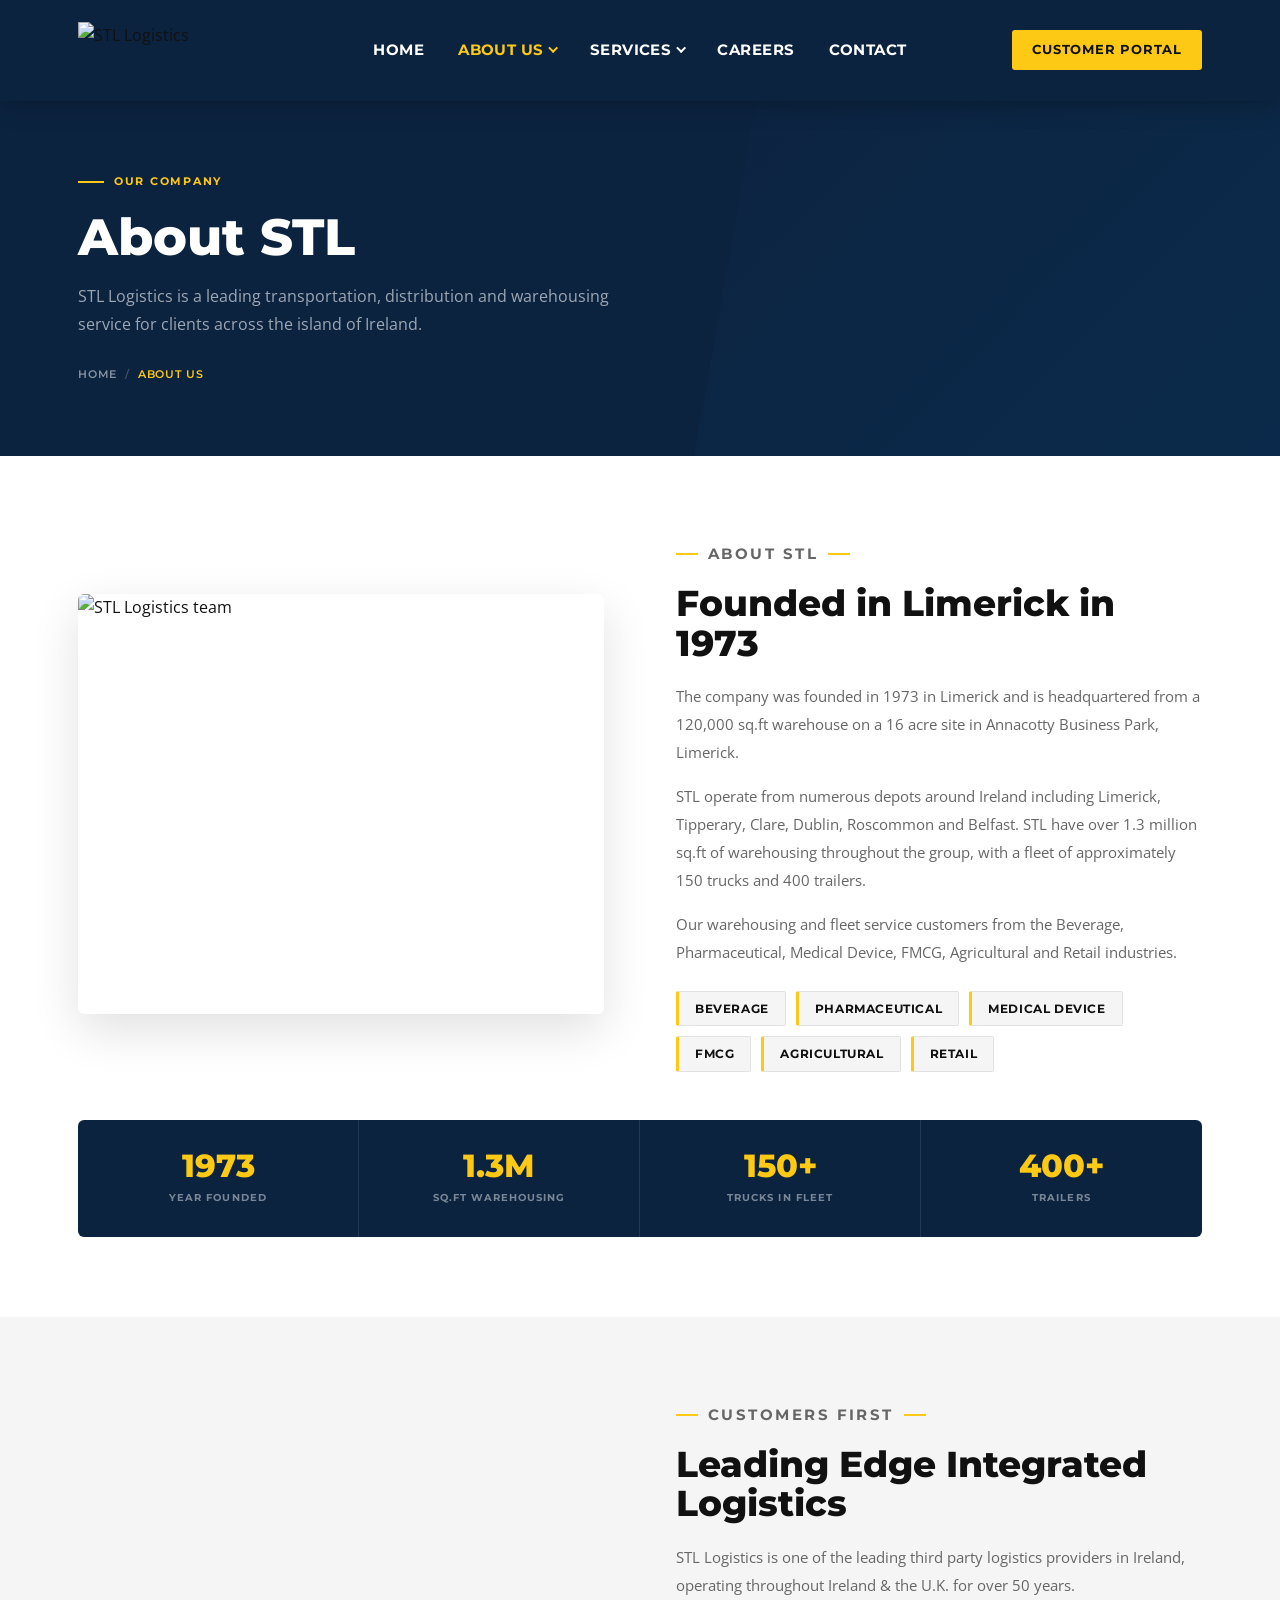
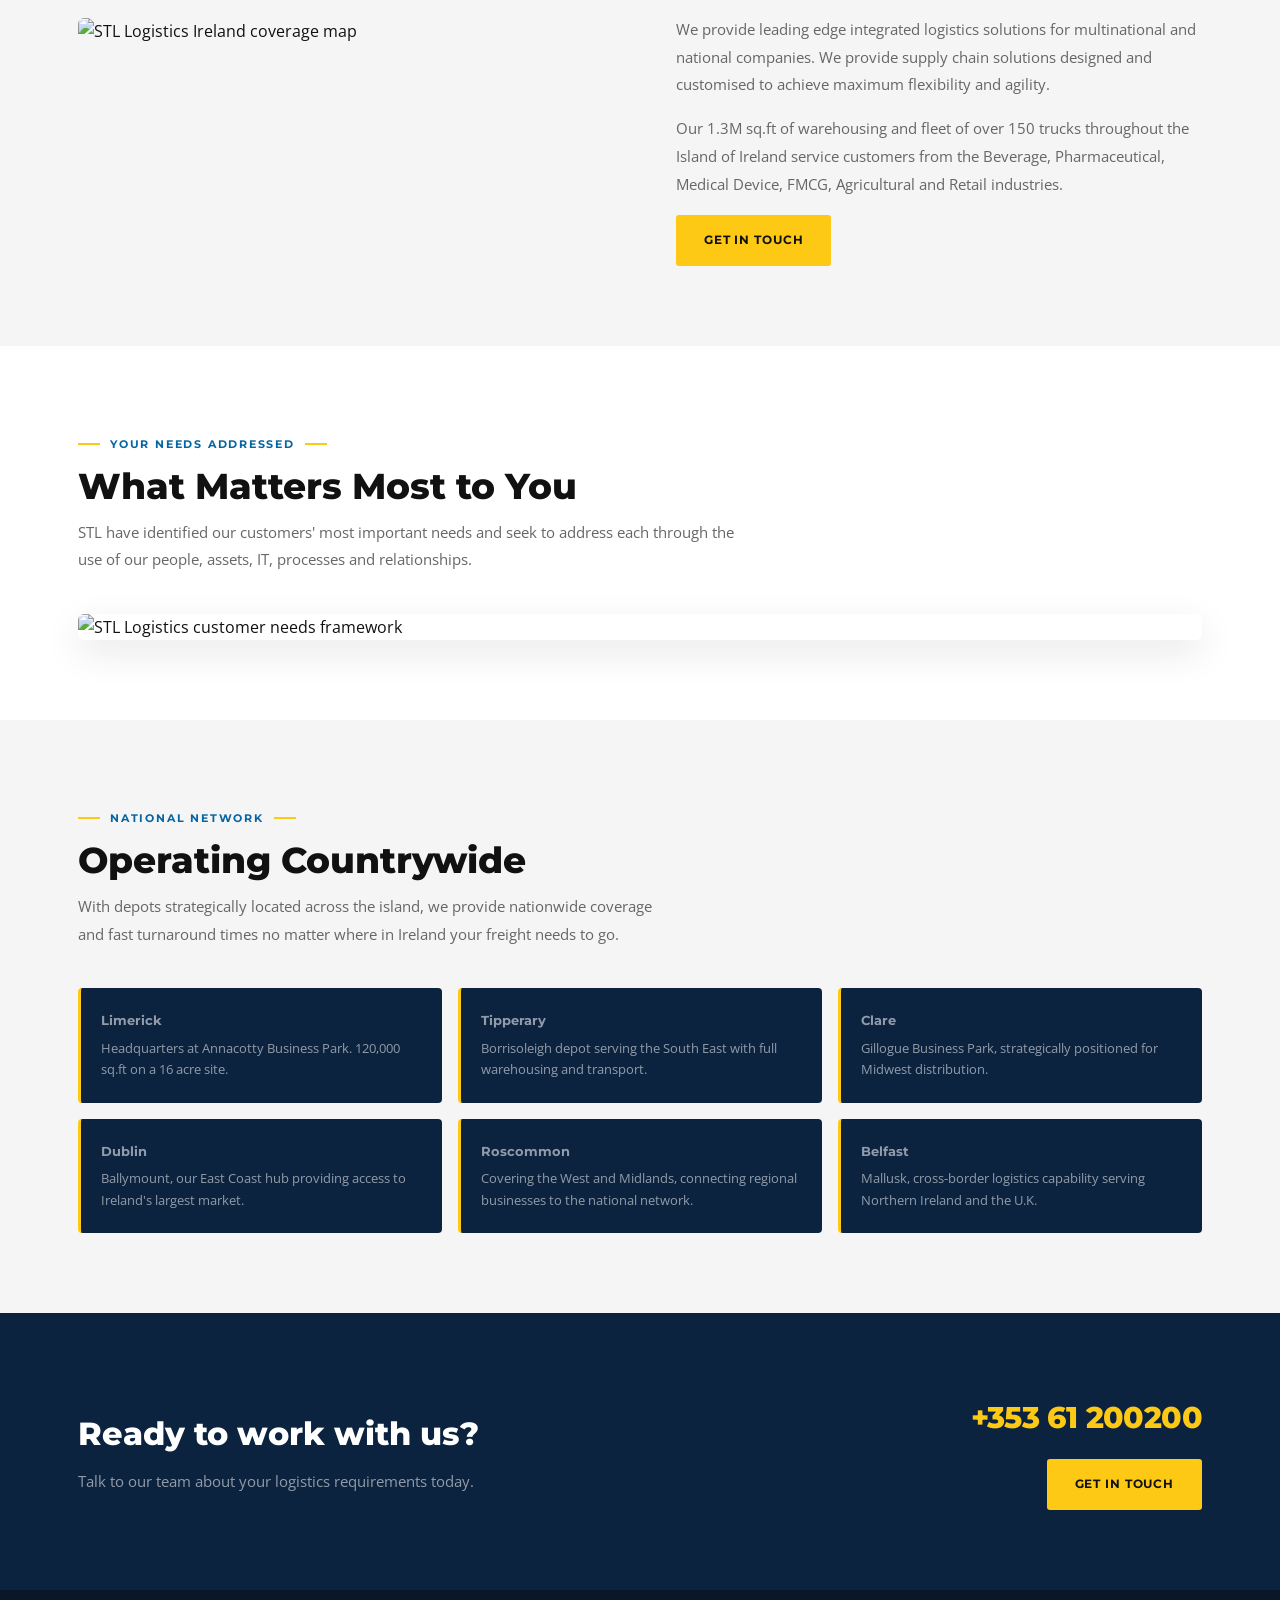
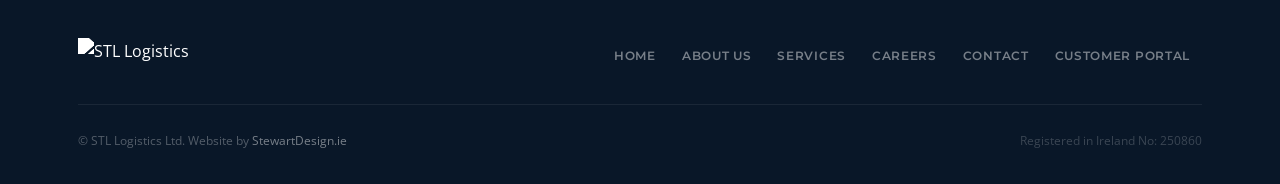
==== about.html @ 1a55f160 "Initial commit: STL Logistics website redesign" ====
<!DOCTYPE html>
<html lang="en">
<head>
  <meta charset="UTF-8">
  <meta name="viewport" content="width=device-width, initial-scale=1.0">
  <title>About Us — STL Logistics</title>
  <meta name="description" content="STL Logistics is a leading transportation, distribution and warehousing service for clients across the island of Ireland, founded in Limerick in 1973.">
  <link rel="icon" href="https://stllogistics.ie/wp-content/uploads/2022/02/stl_logo.png">
  <link rel="preconnect" href="https://fonts.googleapis.com">
  <link rel="preconnect" href="https://fonts.gstatic.com" crossorigin>
  <link href="https://fonts.googleapis.com/css2?family=Montserrat:wght@400;600;700;800&family=Open+Sans:wght@400;600&display=swap" rel="stylesheet">
  <link rel="stylesheet" href="shared.css">
  <style>
    .needs-img {
      width: 100%;
      border-radius: 6px;
      margin-top: 40px;
      box-shadow: 0 12px 36px rgba(0,0,0,0.1);
    }
    .industry-pills {
      display: flex;
      flex-wrap: wrap;
      gap: 10px;
      margin-top: 24px;
    }
    .industry-pill {
      padding: 7px 16px;
      background: var(--light);
      border: 1px solid var(--border);
      border-left: 3px solid var(--yellow);
      font-family: var(--fh);
      font-size: 0.75rem;
      font-weight: 700;
      letter-spacing: 0.05em;
      text-transform: uppercase;
      color: var(--dark);
      border-radius: 2px;
    }
    .depot-grid {
      display: grid;
      grid-template-columns: repeat(3, 1fr);
      gap: 16px;
      margin-top: 40px;
    }
    .depot-card {
      padding: 22px 20px;
      background: var(--navy);
      border-radius: 4px;
      border-left: 3px solid var(--yellow);
    }
    .depot-name {
      font-family: var(--fh);
      font-size: 1rem;
      font-weight: 700;
      color: var(--yellow);
      margin-bottom: 6px;
    }
    .depot-card p {
      font-size: 0.84rem;
      color: rgba(255,255,255,0.55);
      line-height: 1.6;
    }
    .map-section {
      padding: var(--pad) 0;
      background: var(--light);
    }
    .map-layout {
      display: grid;
      grid-template-columns: 1fr 1fr;
      gap: 64px;
      align-items: center;
    }
    .map-img img {
      width: 100%;
      border-radius: 6px;
    }
    @media (max-width: 768px) {
      .depot-grid { grid-template-columns: 1fr 1fr; }
      .map-layout { grid-template-columns: 1fr; gap: 32px; }
    }
    @media (max-width: 480px) {
      .depot-grid { grid-template-columns: 1fr; }
    }
  </style>
</head>
<body>

<nav id="nav" class="nav-solid" role="navigation" aria-label="Main navigation">
  <div class="nav-inner">
    <a class="nav-logo" href="index.html" aria-label="STL Logistics Home">
      <img src="https://stllogistics.ie/wp-content/uploads/2021/11/stl_logo_limerick.png" alt="STL Logistics">
    </a>
    <ul class="nav-links" role="menubar">
      <li class="nav-item"><a class="nav-link" href="index.html" role="menuitem">Home</a></li>
      <li class="nav-item">
        <a class="nav-link" href="about.html" aria-current="page" role="menuitem" aria-haspopup="true">
          About Us <span class="nav-chevron" aria-hidden="true"></span>
        </a>
        <div class="nav-dropdown" role="menu">
          <a href="about.html" aria-current="page" role="menuitem">About STL</a>
          <a href="facilities.html" role="menuitem">Facilities Overview</a>
          <a href="what-sets-us-apart.html" role="menuitem">What Sets Us Apart</a>
          <a href="csr.html" role="menuitem">Corporate Social Responsibility</a>
        </div>
      </li>
      <li class="nav-item">
        <a class="nav-link" href="services.html" role="menuitem" aria-haspopup="true">
          Services <span class="nav-chevron" aria-hidden="true"></span>
        </a>
        <div class="nav-dropdown" role="menu">
          <a href="warehousing.html" role="menuitem">Warehousing</a>
          <a href="transport.html" role="menuitem">Transport</a>
          <a href="contract-logistics.html" role="menuitem">Contract Logistics</a>
          <a href="cvrt-centre.html" role="menuitem">CVRT Centre</a>
        </div>
      </li>
      <li class="nav-item"><a class="nav-link" href="careers.html" role="menuitem">Careers</a></li>
      <li class="nav-item"><a class="nav-link" href="contact.html" role="menuitem">Contact</a></li>
    </ul>
    <a class="nav-portal-btn" href="https://stllogistics.ie/customer_area_stl_logistics/">Customer Portal</a>
    <button class="nav-toggle" id="nav-toggle" aria-label="Open navigation menu" aria-expanded="false">
      <span></span><span></span><span></span>
    </button>
  </div>
</nav>

<div id="mobile-nav" role="dialog" aria-label="Mobile navigation" aria-modal="true">
  <a class="mob-link" href="index.html">Home</a>
  <a class="mob-link" href="about.html">About Us</a>
  <div class="mob-sub">
    <a href="about.html">About STL</a>
    <a href="facilities.html">Facilities Overview</a>
    <a href="what-sets-us-apart.html">What Sets Us Apart</a>
    <a href="csr.html">Corporate Social Responsibility</a>
  </div>
  <a class="mob-link" href="services.html">Services</a>
  <div class="mob-sub">
    <a href="warehousing.html">Warehousing</a>
    <a href="transport.html">Transport</a>
    <a href="contract-logistics.html">Contract Logistics</a>
    <a href="cvrt-centre.html">CVRT Centre</a>
  </div>
  <a class="mob-link" href="careers.html">Careers</a>
  <a class="mob-link" href="contact.html">Contact</a>
  <a class="mob-portal" href="https://stllogistics.ie/customer_area_stl_logistics/">Customer Portal — Login</a>
</div>


<header class="page-hero">
  <div class="container">
    <p class="page-hero-tag">Our Company</p>
    <h1 class="page-hero-title">About STL</h1>
    <p class="page-hero-sub">STL Logistics is a leading transportation, distribution and warehousing service for clients across the island of Ireland.</p>
    <nav class="breadcrumb" aria-label="Breadcrumb">
      <a href="index.html">Home</a>
      <span class="breadcrumb-sep">/</span>
      <span class="breadcrumb-current">About Us</span>
    </nav>
  </div>
</header>


<!-- ABOUT STL -->
<section class="content-section" aria-label="About STL">
  <div class="container">
    <div class="content-split">
      <div class="content-img">
        <img src="https://stllogistics.ie/wp-content/uploads/2022/02/arlington-research-Kz8nHVg_tGI-unsplash.jpg" alt="STL Logistics team" loading="lazy">
      </div>
      <div class="content-body">
        <p class="eyebrow">About STL</p>
        <h2 class="section-title">Founded in Limerick in 1973</h2>
        <p>The company was founded in 1973 in Limerick and is headquartered from a 120,000 sq.ft warehouse on a 16 acre site in Annacotty Business Park, Limerick.</p>
        <p>STL operate from numerous depots around Ireland including Limerick, Tipperary, Clare, Dublin, Roscommon and Belfast. STL have over 1.3 million sq.ft of warehousing throughout the group, with a fleet of approximately 150 trucks and 400 trailers.</p>
        <p>Our warehousing and fleet service customers from the Beverage, Pharmaceutical, Medical Device, FMCG, Agricultural and Retail industries.</p>
        <div class="industry-pills">
          <span class="industry-pill">Beverage</span>
          <span class="industry-pill">Pharmaceutical</span>
          <span class="industry-pill">Medical Device</span>
          <span class="industry-pill">FMCG</span>
          <span class="industry-pill">Agricultural</span>
          <span class="industry-pill">Retail</span>
        </div>
      </div>
    </div>

    <div class="mini-stats">
      <div class="mini-stat">
        <div class="mini-stat-num">1973</div>
        <div class="mini-stat-label">Year Founded</div>
      </div>
      <div class="mini-stat">
        <div class="mini-stat-num">1.3M</div>
        <div class="mini-stat-label">Sq.ft Warehousing</div>
      </div>
      <div class="mini-stat">
        <div class="mini-stat-num">150+</div>
        <div class="mini-stat-label">Trucks in Fleet</div>
      </div>
      <div class="mini-stat">
        <div class="mini-stat-num">400+</div>
        <div class="mini-stat-label">Trailers</div>
      </div>
    </div>
  </div>
</section>


<!-- CUSTOMERS FIRST -->
<section class="content-section content-section--alt" aria-label="Customers First">
  <div class="container">
    <div class="content-split content-split--flip">
      <div class="content-body">
        <p class="eyebrow">Customers First</p>
        <h2 class="section-title">Leading Edge Integrated Logistics</h2>
        <p>STL Logistics is one of the leading third party logistics providers in Ireland, operating throughout Ireland &amp; the U.K. for over 50 years.</p>
        <p>We provide leading edge integrated logistics solutions for multinational and national companies. We provide supply chain solutions designed and customised to achieve maximum flexibility and agility.</p>
        <p>Our 1.3M sq.ft of warehousing and fleet of over 150 trucks throughout the Island of Ireland service customers from the Beverage, Pharmaceutical, Medical Device, FMCG, Agricultural and Retail industries.</p>
        <a class="btn btn-yellow" href="contact.html">Get in Touch</a>
      </div>
      <div class="map-img">
        <img src="https://stllogistics.ie/wp-content/uploads/2022/02/SSL_Map.png" alt="STL Logistics Ireland coverage map" loading="lazy">
      </div>
    </div>
  </div>
</section>


<!-- YOUR NEEDS ADDRESSED -->
<section class="content-section" aria-label="Your Needs Addressed">
  <div class="container">
    <p class="eyebrow">Your Needs Addressed</p>
    <h2 class="section-title">What Matters Most to You</h2>
    <p style="color:var(--grey);font-size:0.96rem;line-height:1.8;max-width:680px;margin-top:12px;">STL have identified our customers' most important needs and seek to address each through the use of our people, assets, IT, processes and relationships.</p>
    <img class="needs-img" src="https://stllogistics.ie/wp-content/uploads/2022/02/customer_needs-1-1024x612.png" alt="STL Logistics customer needs framework" loading="lazy">
  </div>
</section>


<!-- DEPOTS -->
<section class="content-section content-section--alt" aria-label="Our depot locations">
  <div class="container">
    <p class="eyebrow">National Network</p>
    <h2 class="section-title">Operating Countrywide</h2>
    <p style="color:var(--grey);font-size:0.96rem;line-height:1.8;max-width:600px;margin-top:12px;">With depots strategically located across the island, we provide nationwide coverage and fast turnaround times no matter where in Ireland your freight needs to go.</p>
    <div class="depot-grid">
      <div class="depot-card">
        <p class="depot-name">Limerick</p>
        <p>Headquarters at Annacotty Business Park. 120,000 sq.ft on a 16 acre site.</p>
      </div>
      <div class="depot-card">
        <p class="depot-name">Tipperary</p>
        <p>Borrisoleigh depot serving the South East with full warehousing and transport.</p>
      </div>
      <div class="depot-card">
        <p class="depot-name">Clare</p>
        <p>Gillogue Business Park, strategically positioned for Midwest distribution.</p>
      </div>
      <div class="depot-card">
        <p class="depot-name">Dublin</p>
        <p>Ballymount, our East Coast hub providing access to Ireland's largest market.</p>
      </div>
      <div class="depot-card">
        <p class="depot-name">Roscommon</p>
        <p>Covering the West and Midlands, connecting regional businesses to the national network.</p>
      </div>
      <div class="depot-card">
        <p class="depot-name">Belfast</p>
        <p>Mallusk, cross-border logistics capability serving Northern Ireland and the U.K.</p>
      </div>
    </div>
  </div>
</section>


<section id="cta" aria-label="Contact CTA">
  <div class="container">
    <div class="cta-flex">
      <div>
        <h2 class="cta-head">Ready to work with us?</h2>
        <p class="cta-sub">Talk to our team about your logistics requirements today.</p>
      </div>
      <div class="cta-right">
        <a class="cta-phone" href="tel:+35361200200">+353 61 200200</a>
        <a class="btn btn-yellow" href="contact.html">Get in Touch</a>
      </div>
    </div>
  </div>
</section>


<footer id="footer" aria-label="Site footer">
  <div class="container">
    <div class="footer-top">
      <a class="footer-logo" href="index.html" aria-label="STL Logistics Home">
        <img src="https://stllogistics.ie/wp-content/uploads/2021/11/stl_logo_limerick.png" alt="STL Logistics">
      </a>
      <nav class="footer-links" aria-label="Footer navigation">
        <a href="index.html">Home</a>
        <a href="about.html">About Us</a>
        <a href="services.html">Services</a>
        <a href="careers.html">Careers</a>
        <a href="contact.html">Contact</a>
        <a href="https://stllogistics.ie/customer_area_stl_logistics/">Customer Portal</a>
      </nav>
    </div>
    <div class="footer-bottom">
      <p class="footer-copy">&copy; STL Logistics Ltd. Website by <a href="https://stewartdesign.ie/" target="_blank" rel="noopener noreferrer">StewartDesign.ie</a></p>
      <p class="footer-reg">Registered in Ireland No: 250860</p>
    </div>
  </div>
</footer>

<button id="btt" aria-label="Back to top">
  <svg viewBox="0 0 24 24" fill="none" stroke-width="2.5" stroke-linecap="round" stroke-linejoin="round" aria-hidden="true">
    <polyline points="18 15 12 9 6 15"></polyline>
  </svg>
</button>

<script src="shared.js"></script>
</body>
</html>
---- shared.css ----
/* shared.css — STL Logistics common styles */

/* ================================
   CUSTOM PROPERTIES
================================ */
:root {
  --yellow:       #fdc914;
  --yellow-dark:  #e5b200;
  --navy:         #0c2340;
  --blue:         #0565a3;
  --dark:         #111111;
  --mid:          #333333;
  --grey:         #666666;
  --light:        #f5f5f5;
  --border:       #e2e2e2;
  --white:        #ffffff;
  --fh:           'Montserrat', sans-serif;
  --fb:           'Open Sans', sans-serif;
  --nav-h:        100px;
  --max-w:        1180px;
  --pad:          80px;
}

/* ================================
   RESET
================================ */
*, *::before, *::after { box-sizing: border-box; margin: 0; padding: 0; }
html { scroll-behavior: smooth; }
body { font-family: var(--fb); color: var(--dark); background: var(--white); line-height: 1.65; -webkit-font-smoothing: antialiased; }
img { max-width: 100%; display: block; }
a { color: inherit; text-decoration: none; }
ul { list-style: none; }

.container {
  max-width: var(--max-w);
  margin: 0 auto;
  padding: 0 28px;
}

/* ================================
   SHARED TYPOGRAPHY
================================ */
.eyebrow {
  display: inline-flex;
  align-items: center;
  gap: 10px;
  font-family: var(--fh);
  font-size: 0.7rem;
  font-weight: 700;
  letter-spacing: 0.16em;
  text-transform: uppercase;
  color: var(--blue);
  margin-bottom: 14px;
}
.eyebrow--light { color: var(--yellow); }
.eyebrow::before, .eyebrow::after {
  content: '';
  display: block;
  width: 22px;
  height: 2px;
  background: var(--yellow);
  flex-shrink: 0;
}

.section-title {
  font-family: var(--fh);
  font-size: clamp(1.8rem, 2.8vw, 2.6rem);
  font-weight: 800;
  line-height: 1.1;
  color: var(--dark);
}

/* ================================
   BUTTONS
================================ */
.btn {
  display: inline-flex;
  align-items: center;
  gap: 8px;
  padding: 13px 26px;
  font-family: var(--fh);
  font-size: 0.78rem;
  font-weight: 700;
  letter-spacing: 0.07em;
  text-transform: uppercase;
  border-radius: 3px;
  border: 2px solid transparent;
  cursor: pointer;
  transition: background 0.2s, color 0.2s, border-color 0.2s, transform 0.15s;
  white-space: nowrap;
}
.btn:hover { transform: translateY(-2px); }
.btn-yellow { background: var(--yellow); color: var(--dark); }
.btn-yellow:hover { background: var(--yellow-dark); }
.btn-outline-white {
  background: transparent;
  color: var(--white);
  border-color: rgba(255,255,255,0.45);
}
.btn-outline-white:hover {
  border-color: var(--white);
  background: rgba(255,255,255,0.08);
}
.btn-outline-dark {
  background: transparent;
  color: var(--dark);
  border-color: var(--dark);
}
.btn-outline-dark:hover { background: var(--dark); color: var(--white); }

/* ================================
   NAVIGATION
================================ */
#nav {
  position: fixed;
  top: 0; left: 0; right: 0;
  z-index: 1000;
  background: rgba(12,35,64,0.55);
  backdrop-filter: blur(10px);
  -webkit-backdrop-filter: blur(10px);
  border-bottom: 1px solid rgba(255,255,255,0.08);
  transition: background 0.35s, box-shadow 0.35s, border-color 0.35s;
}
#nav.scrolled {
  background: var(--navy);
  border-color: transparent;
  box-shadow: 0 2px 24px rgba(0,0,0,0.4);
}
/* Sub-pages have no hero image — start solid */
#nav.nav-solid {
  background: var(--navy);
  border-color: transparent;
  box-shadow: 0 2px 24px rgba(0,0,0,0.3);
}
.nav-inner {
  position: relative;
  display: flex;
  align-items: center;
  justify-content: space-between;
  height: var(--nav-h);
  max-width: var(--max-w);
  margin: 0 auto;
  padding: 0 28px;
}
.nav-logo img { height: 56px; width: auto; }
.nav-links {
  position: absolute;
  left: 50%;
  transform: translateX(-50%);
  display: flex;
  align-items: center;
  gap: 2px;
}
.nav-item { position: relative; }
.nav-link {
  display: flex;
  align-items: center;
  gap: 5px;
  padding: 8px 16px;
  font-family: var(--fh);
  font-size: 0.95rem;
  font-weight: 700;
  letter-spacing: 0.03em;
  text-transform: uppercase;
  color: var(--white);
  border-radius: 3px;
  transition: color 0.2s;
  white-space: nowrap;
}
.nav-link:hover,
.nav-link[aria-current="page"] { color: var(--yellow); }
.nav-chevron {
  display: inline-block;
  width: 7px; height: 7px;
  border-right: 2px solid currentColor;
  border-bottom: 2px solid currentColor;
  transform: rotate(45deg) translateY(-2px);
}
.nav-dropdown {
  position: absolute;
  top: calc(100% + 10px);
  left: 0;
  background: var(--white);
  min-width: 230px;
  border-radius: 4px;
  border-top: 3px solid var(--yellow);
  box-shadow: 0 10px 40px rgba(0,0,0,0.14);
  opacity: 0;
  visibility: hidden;
  transform: translateY(-8px);
  transition: opacity 0.2s, visibility 0.2s, transform 0.2s;
  pointer-events: none;
}
.nav-item:hover .nav-dropdown,
.nav-item:focus-within .nav-dropdown {
  opacity: 1;
  visibility: visible;
  transform: translateY(0);
  pointer-events: auto;
}
.nav-dropdown a {
  display: block;
  padding: 11px 18px;
  font-family: var(--fh);
  font-size: 0.76rem;
  font-weight: 600;
  letter-spacing: 0.04em;
  text-transform: uppercase;
  color: var(--mid);
  transition: background 0.15s, color 0.15s;
}
.nav-dropdown a + a { border-top: 1px solid var(--border); }
.nav-dropdown a:hover,
.nav-dropdown a[aria-current="page"] { background: var(--light); color: var(--blue); }
.nav-portal-btn {
  display: inline-flex;
  align-items: center;
  padding: 9px 20px;
  background: var(--yellow);
  color: var(--dark);
  font-family: var(--fh);
  font-size: 0.82rem;
  font-weight: 700;
  letter-spacing: 0.06em;
  text-transform: uppercase;
  border-radius: 3px;
  white-space: nowrap;
  flex-shrink: 0;
  transition: background 0.2s;
}
.nav-portal-btn:hover { background: var(--yellow-dark); }
.nav-toggle {
  display: none;
  flex-direction: column;
  gap: 5px;
  background: none;
  border: none;
  cursor: pointer;
  padding: 6px;
}
.nav-toggle span {
  display: block;
  width: 24px; height: 2px;
  background: var(--white);
  transition: transform 0.3s, opacity 0.3s;
}
.nav-toggle.open span:nth-child(1) { transform: translateY(7px) rotate(45deg); }
.nav-toggle.open span:nth-child(2) { opacity: 0; }
.nav-toggle.open span:nth-child(3) { transform: translateY(-7px) rotate(-45deg); }

/* ================================
   MOBILE NAV DRAWER
================================ */
#mobile-nav {
  display: none;
  position: fixed;
  inset: 0;
  z-index: 999;
  background: var(--navy);
  flex-direction: column;
  padding: calc(var(--nav-h) + 24px) 32px 48px;
  overflow-y: auto;
}
#mobile-nav.open { display: flex; }
.mob-link {
  display: block;
  padding: 15px 0;
  font-family: var(--fh);
  font-size: 1.2rem;
  font-weight: 700;
  letter-spacing: 0.04em;
  text-transform: uppercase;
  color: var(--white);
  border-bottom: 1px solid rgba(255,255,255,0.09);
}
.mob-link:hover { color: var(--yellow); }
.mob-sub { padding: 6px 0 6px 18px; }
.mob-sub a {
  display: block;
  padding: 9px 0;
  font-family: var(--fh);
  font-size: 0.84rem;
  font-weight: 600;
  letter-spacing: 0.05em;
  text-transform: uppercase;
  color: rgba(255,255,255,0.55);
  border-bottom: 1px solid rgba(255,255,255,0.06);
  transition: color 0.2s;
}
.mob-sub a:hover { color: var(--yellow); }
.mob-portal {
  display: block;
  margin-top: 28px;
  padding: 15px;
  background: var(--yellow);
  color: var(--dark);
  text-align: center;
  font-family: var(--fh);
  font-size: 0.88rem;
  font-weight: 700;
  letter-spacing: 0.07em;
  text-transform: uppercase;
  border-radius: 3px;
}
.mob-portal:hover { background: var(--yellow-dark); }

/* ================================
   PAGE HERO (sub-pages)
================================ */
.page-hero {
  position: relative;
  background: var(--navy);
  padding: calc(var(--nav-h) + 64px) 0 72px;
  overflow: hidden;
}
.page-hero::after {
  content: '';
  position: absolute;
  right: -80px; top: 0; bottom: 0;
  width: 52%;
  background: linear-gradient(135deg, transparent 0%, rgba(5,101,163,0.12) 100%);
  clip-path: polygon(12% 0, 100% 0, 100% 100%, 0% 100%);
  pointer-events: none;
}
.page-hero--image {
  background-size: cover;
  background-position: center;
}
.page-hero--image::before {
  content: '';
  position: absolute;
  inset: 0;
  background: linear-gradient(105deg,
    rgba(12,35,64,0.97) 0%,
    rgba(12,35,64,0.88) 35%,
    rgba(12,35,64,0.6) 60%,
    rgba(12,35,64,0.3) 80%,
    transparent 100%
  );
  z-index: 0;
}
.page-hero--image::after { display: none; }
.page-hero--image .container { position: relative; z-index: 1; }
.page-hero-tag {
  display: inline-flex;
  align-items: center;
  gap: 10px;
  font-family: var(--fh);
  font-size: 0.68rem;
  font-weight: 700;
  letter-spacing: 0.16em;
  text-transform: uppercase;
  color: var(--yellow);
  margin-bottom: 18px;
}
.page-hero-tag::before {
  content: '';
  width: 26px; height: 2px;
  background: var(--yellow);
}
.page-hero-title {
  font-family: var(--fh);
  font-size: clamp(2.2rem, 4vw, 3.6rem);
  font-weight: 800;
  line-height: 1.08;
  color: var(--white);
  margin-bottom: 18px;
}
.page-hero-sub {
  font-size: 1rem;
  color: rgba(255,255,255,0.6);
  max-width: 560px;
  line-height: 1.75;
  margin-bottom: 28px;
}
.breadcrumb {
  display: flex;
  align-items: center;
  gap: 8px;
  font-family: var(--fh);
  font-size: 0.68rem;
  font-weight: 600;
  letter-spacing: 0.07em;
  text-transform: uppercase;
  color: rgba(255,255,255,0.35);
}
.breadcrumb a { color: rgba(255,255,255,0.5); transition: color 0.2s; }
.breadcrumb a:hover { color: var(--yellow); }
.breadcrumb-sep { color: rgba(255,255,255,0.2); }
.breadcrumb-current { color: var(--yellow); }

/* ================================
   CONTENT SECTIONS
================================ */
.content-section { padding: var(--pad) 0; }
.content-section--alt { background: var(--light); }
.content-section--dark { background: var(--navy); }

.content-split {
  display: grid;
  grid-template-columns: 1fr 1fr;
  gap: 72px;
  align-items: center;
}
.content-split--flip { direction: rtl; }
.content-split--flip > * { direction: ltr; }

.content-img {
  border-radius: 6px;
  overflow: hidden;
  box-shadow: 0 16px 48px rgba(0,0,0,0.12);
}
.content-img img {
  width: 100%; height: 420px;
  object-fit: cover;
  display: block;
}
.content-body .section-title { margin-bottom: 20px; }
.content-body p {
  color: var(--grey);
  font-size: 0.96rem;
  line-height: 1.82;
  margin-bottom: 16px;
}
.content-list { margin: 20px 0 28px; }
.content-list li {
  display: flex;
  align-items: center;
  gap: 12px;
  padding: 8px 0;
  font-size: 0.9rem;
  color: var(--mid);
  border-bottom: 1px solid var(--border);
}
.content-list li:first-child { border-top: 1px solid var(--border); }
.content-list li::before {
  content: '';
  width: 16px; height: 2px;
  background: var(--yellow);
  flex-shrink: 0;
}

/* ================================
   MINI STATS ROW
================================ */
.mini-stats {
  display: grid;
  grid-template-columns: repeat(4, 1fr);
  background: var(--navy);
  border-radius: 6px;
  overflow: hidden;
  margin-top: 48px;
}
.mini-stat {
  padding: 30px 24px;
  text-align: center;
  border-right: 1px solid rgba(255,255,255,0.09);
}
.mini-stat:last-child { border-right: none; }
.mini-stat-num {
  font-family: var(--fh);
  font-size: 2rem;
  font-weight: 800;
  color: var(--yellow);
  line-height: 1;
  margin-bottom: 8px;
}
.mini-stat-label {
  font-family: var(--fh);
  font-size: 0.63rem;
  font-weight: 700;
  letter-spacing: 0.1em;
  text-transform: uppercase;
  color: rgba(255,255,255,0.45);
}

/* ================================
   CARD GRIDS
================================ */
.card-grid {
  display: grid;
  grid-template-columns: repeat(3, 1fr);
  gap: 20px;
  margin-top: 48px;
}
.card-grid--2 { grid-template-columns: repeat(2, 1fr); }
.card-grid--4 { grid-template-columns: repeat(4, 1fr); }

.info-card {
  padding: 30px 26px;
  background: var(--white);
  border: 1px solid var(--border);
  border-top: 3px solid var(--yellow);
  border-radius: 4px;
}
.info-card--dark {
  background: var(--navy);
  border-color: rgba(255,255,255,0.08);
  border-top-color: var(--yellow);
}
.info-card h3 {
  font-family: var(--fh);
  font-size: 1rem;
  font-weight: 700;
  color: var(--dark);
  margin-bottom: 12px;
}
.info-card--dark h3 { color: var(--white); }
.info-card p {
  font-size: 0.88rem;
  color: var(--grey);
  line-height: 1.7;
}
.info-card--dark p { color: rgba(255,255,255,0.55); }
.info-card-num {
  font-family: var(--fh);
  font-size: 2.2rem;
  font-weight: 800;
  color: var(--yellow);
  line-height: 1;
  margin-bottom: 8px;
}

/* ================================
   CTA BAND
================================ */
#cta {
  padding: 80px 0;
  background: var(--navy);
}
.cta-flex {
  display: flex;
  align-items: center;
  justify-content: space-between;
  gap: 40px;
  flex-wrap: wrap;
}
.cta-head {
  font-family: var(--fh);
  font-size: clamp(1.6rem, 2.5vw, 2.2rem);
  font-weight: 800;
  color: var(--white);
  margin-bottom: 8px;
}
.cta-sub {
  font-size: 0.96rem;
  color: rgba(255,255,255,0.55);
}
.cta-right {
  display: flex;
  flex-direction: column;
  align-items: flex-end;
  gap: 16px;
}
.cta-phone {
  font-family: var(--fh);
  font-size: 1.9rem;
  font-weight: 800;
  color: var(--yellow);
  letter-spacing: -0.02em;
  white-space: nowrap;
}
.cta-phone:hover { color: var(--yellow-dark); }

/* ================================
   FOOTER
================================ */
#footer {
  background: #091728;
  padding: 48px 0 32px;
}
.footer-top {
  display: flex;
  align-items: center;
  justify-content: space-between;
  gap: 24px;
  flex-wrap: wrap;
  padding-bottom: 28px;
  border-bottom: 1px solid rgba(255,255,255,0.07);
  margin-bottom: 26px;
}
.footer-logo img {
  height: 38px;
  filter: brightness(0) invert(1);
}
.footer-links {
  display: flex;
  flex-wrap: wrap;
  gap: 2px;
}
.footer-links a {
  padding: 6px 12px;
  font-family: var(--fh);
  font-size: 0.72rem;
  font-weight: 600;
  letter-spacing: 0.06em;
  text-transform: uppercase;
  color: rgba(255,255,255,0.45);
  transition: color 0.2s;
}
.footer-links a:hover { color: var(--white); }
.footer-bottom {
  display: flex;
  align-items: center;
  justify-content: space-between;
  flex-wrap: wrap;
  gap: 10px;
}
.footer-copy {
  font-size: 0.78rem;
  color: rgba(255,255,255,0.3);
}
.footer-copy a { color: rgba(255,255,255,0.45); }
.footer-copy a:hover { color: var(--white); }
.footer-reg {
  font-size: 0.76rem;
  color: rgba(255,255,255,0.2);
}

/* ================================
   BACK TO TOP
================================ */
#btt {
  position: fixed;
  bottom: 26px; right: 26px;
  width: 44px; height: 44px;
  background: var(--yellow);
  border: none;
  border-radius: 50%;
  display: flex;
  align-items: center;
  justify-content: center;
  cursor: pointer;
  z-index: 900;
  opacity: 0;
  transform: translateY(12px);
  transition: opacity 0.3s, transform 0.3s;
  box-shadow: 0 4px 14px rgba(0,0,0,0.2);
}
#btt.show { opacity: 1; transform: translateY(0); }
#btt:hover { background: var(--yellow-dark); }
#btt svg { width: 18px; height: 18px; stroke: var(--dark); }

/* ================================
   RESPONSIVE — TABLET
================================ */
@media (max-width: 1024px) {
  .card-grid--4 { grid-template-columns: repeat(2, 1fr); }
  .content-split { gap: 48px; }
}

/* ================================
   RESPONSIVE — MOBILE
================================ */
@media (max-width: 768px) {
  :root { --pad: 60px; }
  .nav-links { display: none; }
  .nav-portal-btn { display: none; }
  .nav-toggle { display: flex; }

  .content-split { grid-template-columns: 1fr; gap: 36px; }
  .content-split--flip { direction: ltr; }
  .content-img img { height: 280px; }

  .mini-stats { grid-template-columns: 1fr 1fr; }
  .mini-stat { border-right: none; border-bottom: 1px solid rgba(255,255,255,0.09); }
  .mini-stat:nth-child(odd) { border-right: 1px solid rgba(255,255,255,0.09); }
  .mini-stat:nth-last-child(-n+2):nth-child(odd),
  .mini-stat:last-child { border-bottom: none; }

  .card-grid { grid-template-columns: 1fr 1fr; }
  .card-grid--2 { grid-template-columns: 1fr; }

  .cta-flex { flex-direction: column; }
  .cta-right { align-items: flex-start; }

  .footer-top { flex-direction: column; align-items: flex-start; }
  .footer-bottom { flex-direction: column; align-items: flex-start; }
}

@media (max-width: 480px) {
  .card-grid { grid-template-columns: 1fr; }
  .mini-stats { grid-template-columns: 1fr 1fr; }
}
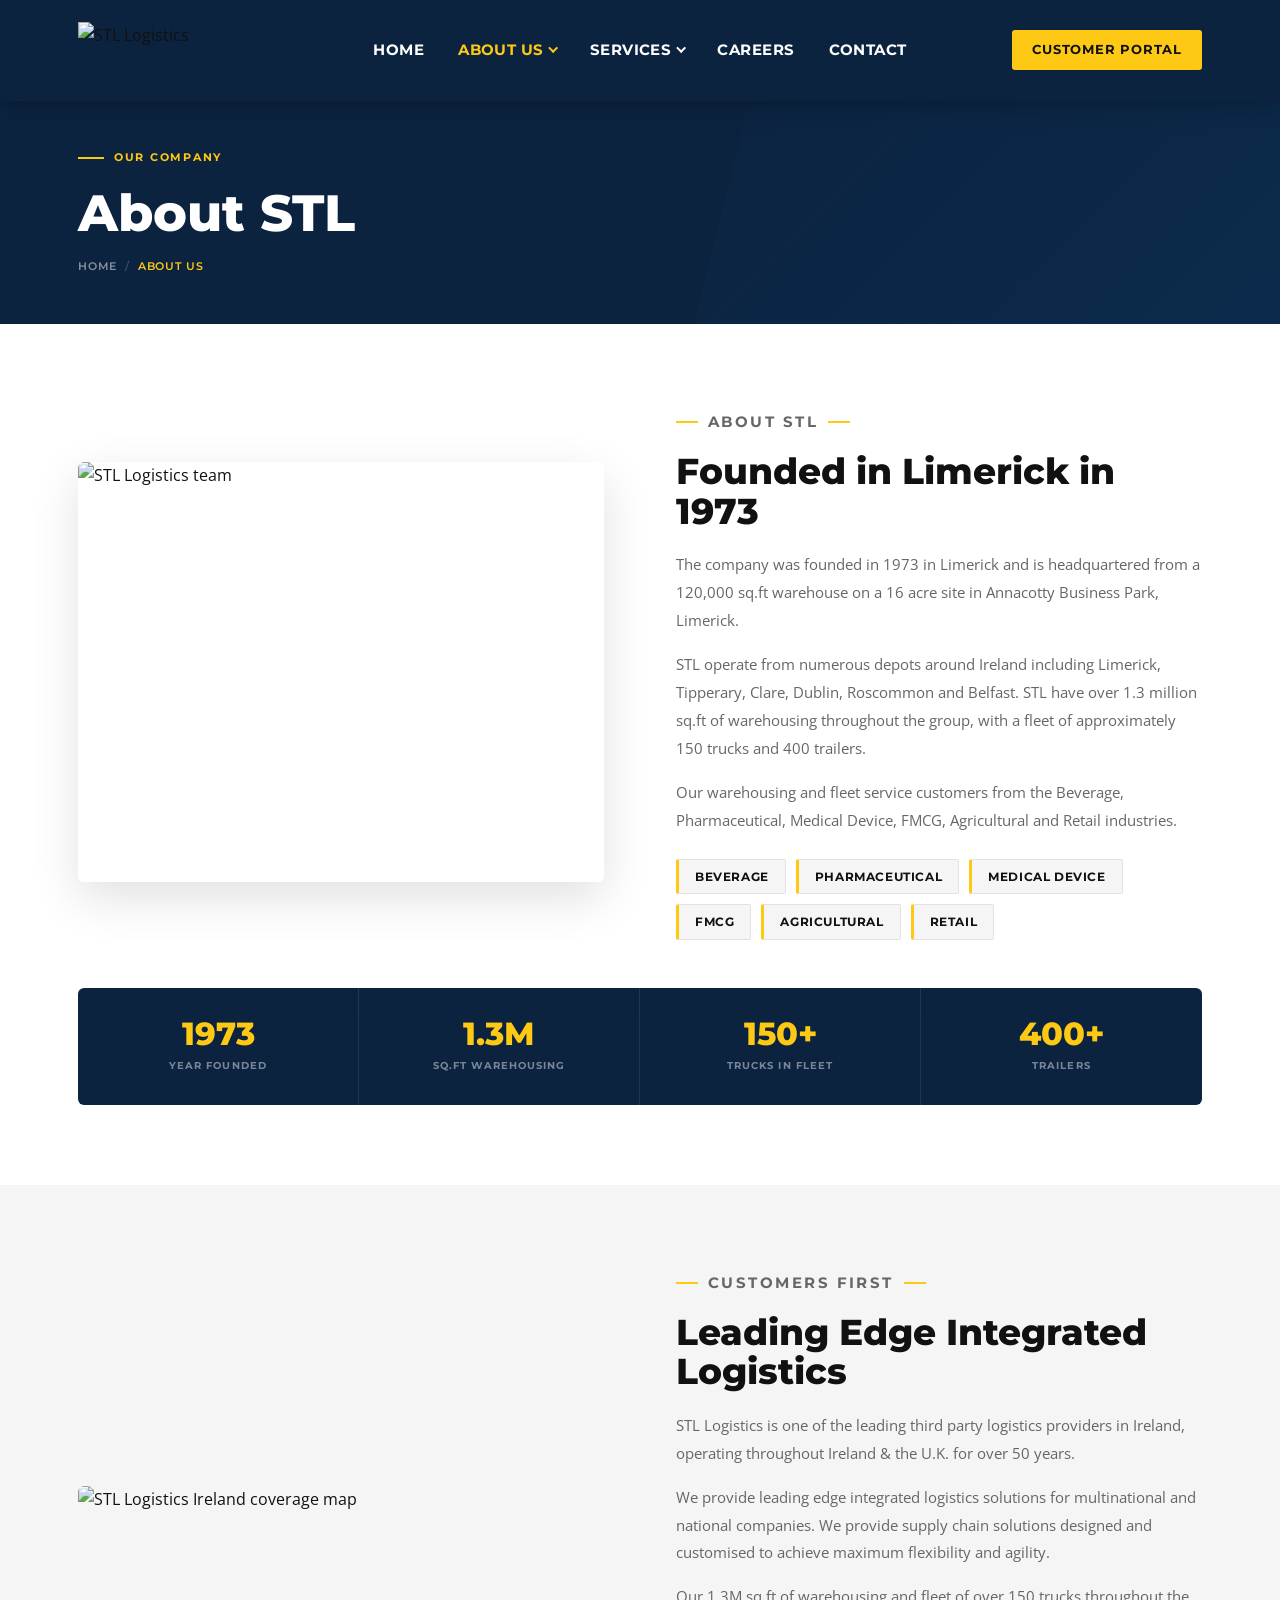
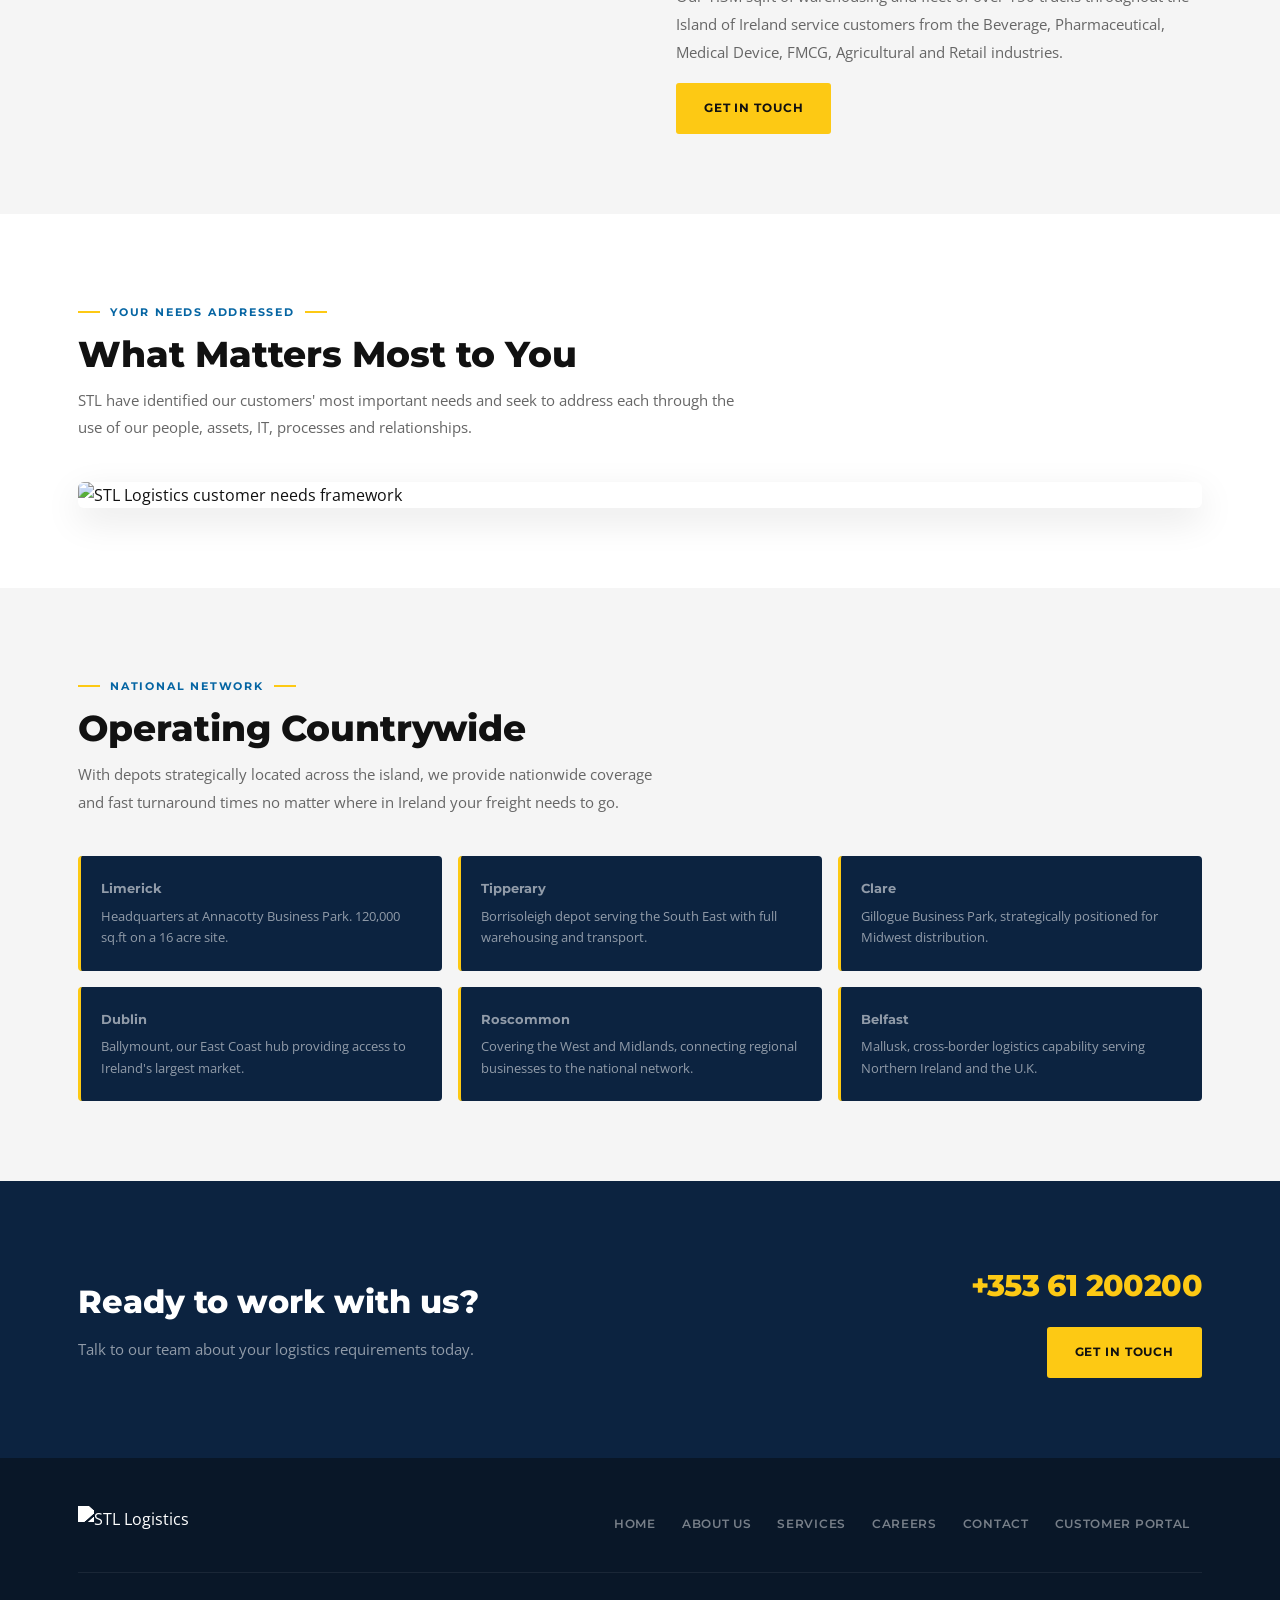
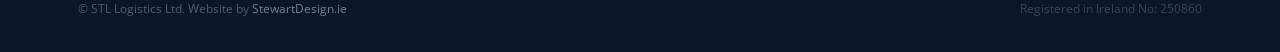
==== commit 041571db: "Remove subtitle text from all sub-page hero sections" ====
--- a/about.html
+++ b/about.html
@@ -150,7 +150,6 @@
   <div class="container">
     <p class="page-hero-tag">Our Company</p>
     <h1 class="page-hero-title">About STL</h1>
-    <p class="page-hero-sub">STL Logistics is a leading transportation, distribution and warehousing service for clients across the island of Ireland.</p>
     <nav class="breadcrumb" aria-label="Breadcrumb">
       <a href="index.html">Home</a>
       <span class="breadcrumb-sep">/</span>
--- a/shared.css
+++ b/shared.css
@@ -178,25 +178,27 @@
 }
 .nav-dropdown {
   position: absolute;
-  top: calc(100% + 10px);
+  top: calc(100% + 8px);
   left: 0;
+  min-width: 230px;
   background: var(--white);
-  min-width: 230px;
   border-radius: 4px;
   border-top: 3px solid var(--yellow);
   box-shadow: 0 10px 40px rgba(0,0,0,0.14);
   opacity: 0;
   visibility: hidden;
-  transform: translateY(-8px);
-  transition: opacity 0.2s, visibility 0.2s, transform 0.2s;
+  transform: translateY(-4px);
+  transition: opacity 0.2s, visibility 0.2s 0.15s, transform 0.2s;
   pointer-events: none;
 }
 .nav-item:hover .nav-dropdown,
-.nav-item:focus-within .nav-dropdown {
+.nav-item:focus-within .nav-dropdown,
+.nav-dropdown.is-open {
   opacity: 1;
   visibility: visible;
   transform: translateY(0);
   pointer-events: auto;
+  transition: opacity 0.2s, visibility 0s, transform 0.2s;
 }
 .nav-dropdown a {
   display: block;
@@ -310,7 +312,7 @@
 .page-hero {
   position: relative;
   background: var(--navy);
-  padding: calc(var(--nav-h) + 64px) 0 72px;
+  padding: calc(var(--nav-h) + 40px) 0 48px;
   overflow: hidden;
 }
 .page-hero::after {
